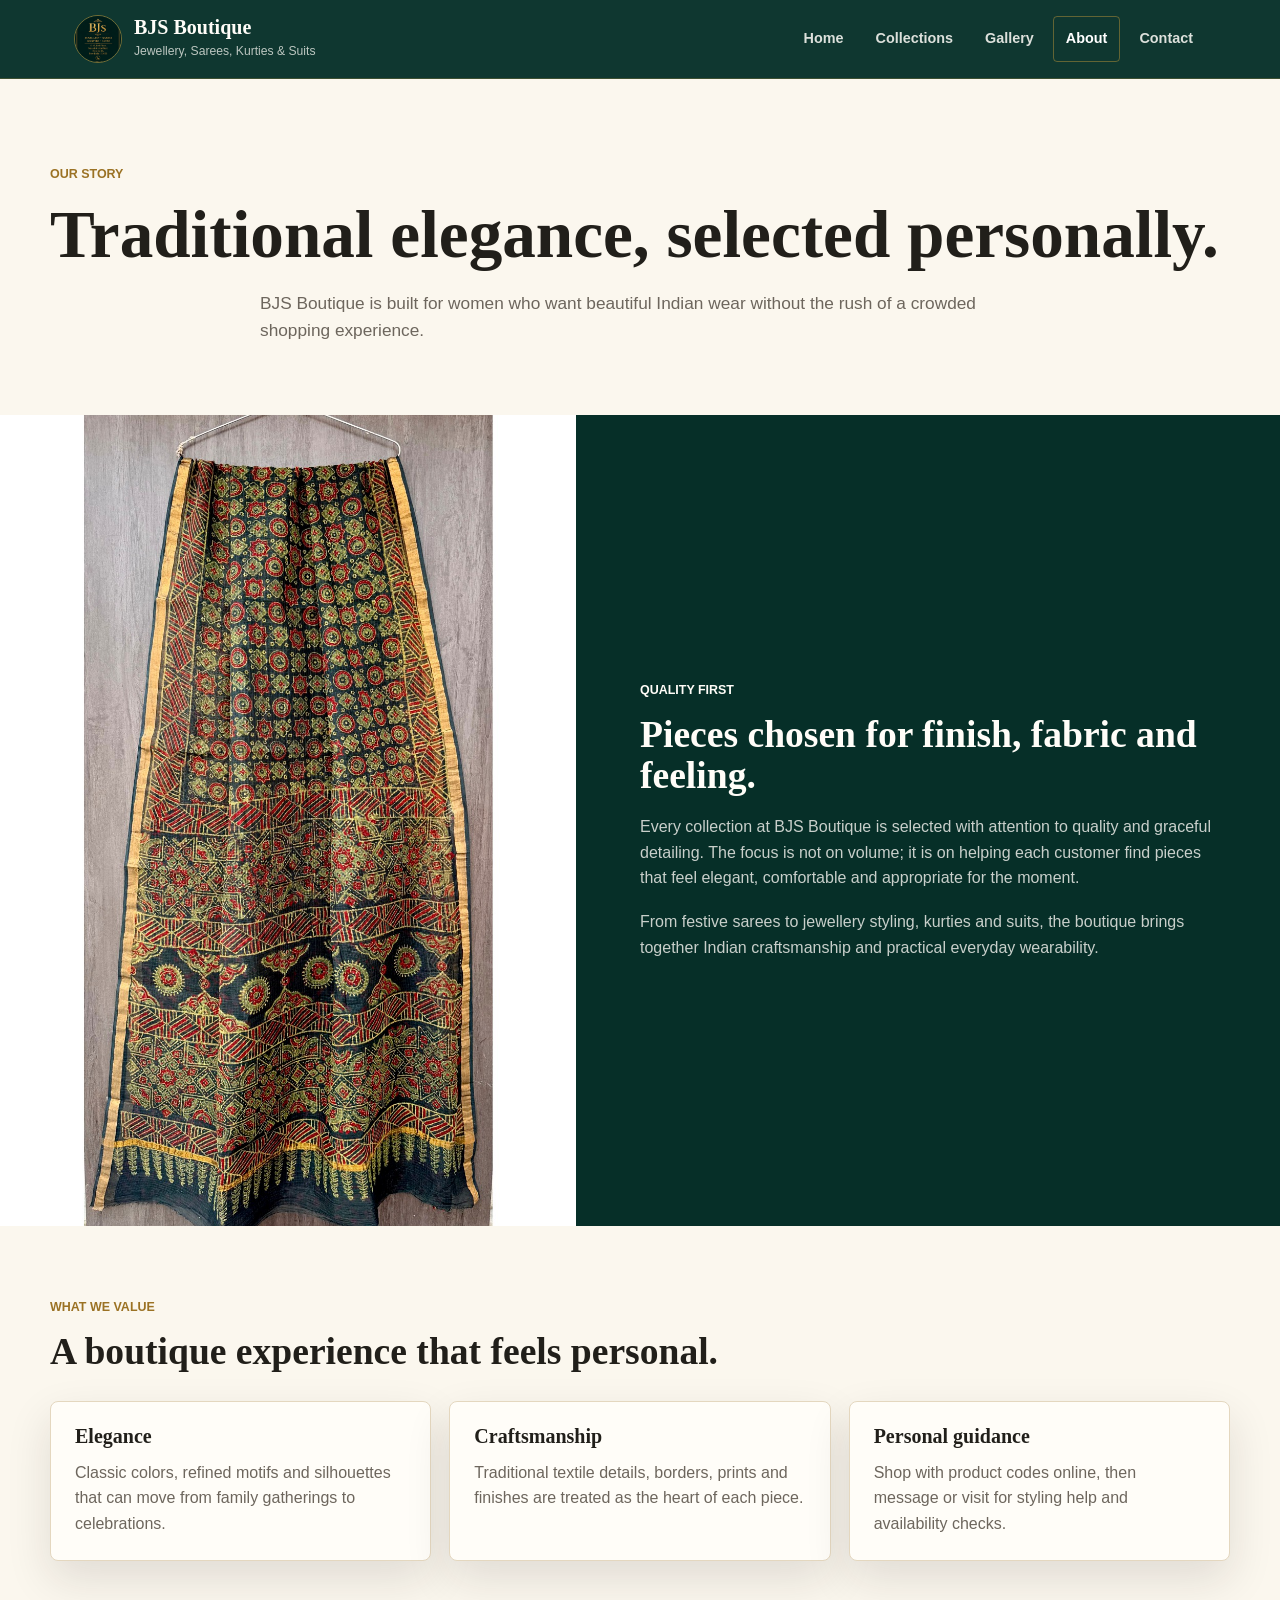
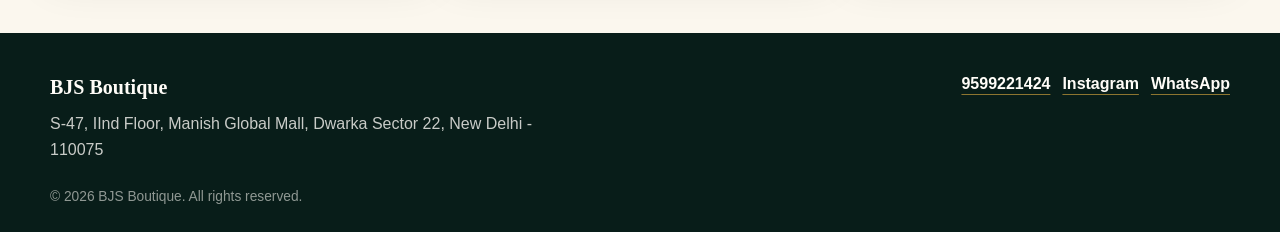
==== about.html @ b915cce6 "Initial BJS Boutique website" ====
<!doctype html>
<html lang="en">
<head>
  <meta charset="utf-8">
  <meta name="viewport" content="width=device-width, initial-scale=1">
  <meta name="description" content="Learn about BJS Boutique, a Dwarka boutique focused on quality, elegance, personalised shopping and traditional craftsmanship.">
  <title>About | BJS Boutique</title>
  <link rel="stylesheet" href="css/style.css">
</head>
<body>
  <header class="site-header">
    <div class="nav-shell">
      <a class="brand" href="index.html" aria-label="BJS Boutique home">
        <img src="assets/logo.jpeg" alt="BJS Boutique logo">
        <span>
          <strong>BJS Boutique</strong>
          <small>Jewellery, Sarees, Kurties &amp; Suits</small>
        </span>
      </a>

      <button class="nav-toggle" type="button" aria-expanded="false" aria-controls="primary-nav" aria-label="Open navigation">
        <span></span>
        <span></span>
        <span></span>
      </button>

      <nav class="primary-nav" id="primary-nav" aria-label="Primary navigation">
        <a href="index.html">Home</a>
        <a href="collections.html">Collections</a>
        <a href="gallery.html">Gallery</a>
        <a href="about.html">About</a>
        <a href="contact.html">Contact</a>
      </nav>
    </div>
  </header>

  <main>
    <section class="page-hero">
      <p class="eyebrow">Our story</p>
      <h1>Traditional elegance, selected personally.</h1>
      <p>BJS Boutique is built for women who want beautiful Indian wear without the rush of a crowded shopping experience.</p>
    </section>

    <section class="story-band about-story">
      <div class="story-image">
        <img src="assets/sarees/KD004.jpg" alt="BJS Boutique saree design detail">
      </div>
      <div class="story-content">
        <p class="eyebrow">Quality first</p>
        <h2>Pieces chosen for finish, fabric and feeling.</h2>
        <p>Every collection at BJS Boutique is selected with attention to quality and graceful detailing. The focus is not on volume; it is on helping each customer find pieces that feel elegant, comfortable and appropriate for the moment.</p>
        <p>From festive sarees to jewellery styling, kurties and suits, the boutique brings together Indian craftsmanship and practical everyday wearability.</p>
      </div>
    </section>

    <section class="section values-section">
      <div class="section-heading">
        <p class="eyebrow">What we value</p>
        <h2>A boutique experience that feels personal.</h2>
      </div>

      <div class="value-grid">
        <article>
          <h3>Elegance</h3>
          <p>Classic colors, refined motifs and silhouettes that can move from family gatherings to celebrations.</p>
        </article>
        <article>
          <h3>Craftsmanship</h3>
          <p>Traditional textile details, borders, prints and finishes are treated as the heart of each piece.</p>
        </article>
        <article>
          <h3>Personal guidance</h3>
          <p>Shop with product codes online, then message or visit for styling help and availability checks.</p>
        </article>
      </div>
    </section>
  </main>

  <footer class="site-footer">
    <div class="footer-grid">
      <div>
        <strong>BJS Boutique</strong>
        <p>S-47, IInd Floor, Manish Global Mall, Dwarka Sector 22, New Delhi - 110075</p>
      </div>
      <div>
        <a href="tel:+919599221424">9599221424</a>
        <a href="https://www.instagram.com/bjsdwarka" target="_blank" rel="noopener">Instagram</a>
        <a href="https://wa.me/919599221424" target="_blank" rel="noopener">WhatsApp</a>
      </div>
    </div>
    <p class="copyright">&copy; <span data-year></span> BJS Boutique. All rights reserved.</p>
  </footer>

  <script src="js/script.js"></script>
</body>
</html>
---- css/style.css ----
:root {
  --emerald: #062f28;
  --emerald-soft: #0d4a3d;
  --gold: #c79b3b;
  --gold-dark: #9b7224;
  --ivory: #fbf7ee;
  --paper: #fffdf8;
  --ink: #211f1a;
  --muted: #6d665d;
  --line: #e4d7bf;
  --rose: #8f342d;
  --shadow: 0 18px 45px rgba(30, 28, 22, 0.12);
}

* {
  box-sizing: border-box;
}

html {
  scroll-behavior: smooth;
}

body {
  margin: 0;
  background: var(--ivory);
  color: var(--ink);
  font-family: Arial, Helvetica, sans-serif;
  line-height: 1.6;
}

img {
  display: block;
  max-width: 100%;
}

a {
  color: inherit;
}

h1,
h2,
h3 {
  margin: 0;
  color: var(--ink);
  font-family: Georgia, "Times New Roman", serif;
  font-weight: 600;
  line-height: 1.08;
}

h1 {
  font-size: 5.4rem;
}

h2 {
  font-size: 2.35rem;
}

h3 {
  font-size: 1.25rem;
}

p {
  margin: 0;
}

.site-header {
  position: sticky;
  top: 0;
  z-index: 20;
  background: rgba(6, 47, 40, 0.96);
  border-bottom: 1px solid rgba(199, 155, 59, 0.25);
  color: var(--paper);
}

.nav-shell {
  display: flex;
  align-items: center;
  justify-content: space-between;
  gap: 24px;
  max-width: 1180px;
  min-height: 78px;
  margin: 0 auto;
  padding: 12px 24px;
}

.brand {
  display: inline-flex;
  align-items: center;
  gap: 12px;
  min-width: 0;
  color: var(--paper);
  text-decoration: none;
}

.brand img {
  width: 48px;
  height: 48px;
  border: 1px solid rgba(199, 155, 59, 0.55);
  border-radius: 50%;
  object-fit: cover;
}

.brand strong,
.brand small {
  display: block;
}

.brand strong {
  font-family: Georgia, "Times New Roman", serif;
  font-size: 1.25rem;
  line-height: 1;
}

.brand small {
  margin-top: 5px;
  color: rgba(255, 253, 248, 0.72);
  font-size: 0.76rem;
}

.primary-nav {
  display: flex;
  align-items: center;
  gap: 6px;
}

.primary-nav a {
  border: 1px solid transparent;
  border-radius: 4px;
  color: rgba(255, 253, 248, 0.86);
  font-size: 0.9rem;
  font-weight: 700;
  letter-spacing: 0;
  padding: 10px 12px;
  text-decoration: none;
}

.primary-nav a:hover,
.primary-nav a.is-active {
  border-color: rgba(199, 155, 59, 0.45);
  color: #fff;
}

.nav-toggle {
  display: none;
  width: 44px;
  height: 44px;
  border: 1px solid rgba(199, 155, 59, 0.45);
  border-radius: 4px;
  background: transparent;
  padding: 10px;
}

.nav-toggle span {
  display: block;
  height: 2px;
  margin: 5px 0;
  background: var(--paper);
}

.hero {
  position: relative;
  display: flex;
  align-items: center;
  min-height: 72vh;
  padding: 96px 24px;
  overflow: hidden;
  background-image:
    linear-gradient(90deg, rgba(6, 47, 40, 0.9), rgba(6, 47, 40, 0.56) 48%, rgba(6, 47, 40, 0.18)),
    url("../assets/hero.jpg");
  background-position: center;
  background-size: cover;
  color: var(--paper);
}

.hero-content {
  width: min(680px, 100%);
  margin: 0 auto;
  transform: translateX(-20%);
}

.hero h1,
.hero h2,
.hero p {
  color: var(--paper);
}

.hero-copy {
  max-width: 600px;
  margin-top: 20px;
  color: rgba(255, 253, 248, 0.86);
  font-size: 1.2rem;
}

.hero-actions {
  display: flex;
  flex-wrap: wrap;
  gap: 12px;
  margin-top: 30px;
}

.btn {
  display: inline-flex;
  align-items: center;
  justify-content: center;
  min-height: 46px;
  border: 1px solid transparent;
  border-radius: 4px;
  cursor: pointer;
  font-weight: 800;
  padding: 12px 18px;
  text-decoration: none;
  transition: transform 160ms ease, background 160ms ease, border 160ms ease;
}

.btn:hover {
  transform: translateY(-1px);
}

.btn-primary {
  background: var(--gold);
  color: var(--emerald);
}

.btn-primary:hover {
  background: #ddb65a;
}

.btn-light {
  background: var(--paper);
  color: var(--emerald);
}

.btn-outline {
  border-color: var(--gold);
  color: var(--emerald);
}

.text-link {
  display: inline-flex;
  margin-top: 22px;
  color: var(--rose);
  font-weight: 800;
  text-decoration-color: rgba(143, 52, 45, 0.45);
  text-underline-offset: 5px;
}

.section,
.page-hero {
  width: min(1180px, calc(100% - 48px));
  margin: 0 auto;
}

.section {
  padding: 72px 0;
}

.page-hero {
  padding: 86px 0 46px;
}

.compact-hero {
  max-width: 860px;
  text-align: center;
}

.page-hero h1 {
  font-size: 4.2rem;
}

.page-hero p:not(.eyebrow) {
  max-width: 760px;
  margin: 18px auto 0;
  color: var(--muted);
  font-size: 1.08rem;
}

.eyebrow {
  margin-bottom: 14px;
  color: var(--gold-dark);
  font-size: 0.78rem;
  font-weight: 900;
  letter-spacing: 0;
  text-transform: uppercase;
}

.section-grid {
  display: grid;
  gap: 36px;
}

.section-grid-balanced {
  grid-template-columns: minmax(0, 0.95fr) minmax(0, 1.05fr);
  align-items: start;
}

.intro-section {
  border-bottom: 1px solid var(--line);
}

.intro-section p:not(.eyebrow) {
  color: var(--muted);
  font-size: 1.05rem;
}

.section-heading {
  max-width: 760px;
  margin-bottom: 28px;
}

.category-grid,
.product-grid,
.gallery-grid,
.value-grid {
  display: grid;
  grid-template-columns: repeat(4, minmax(0, 1fr));
  gap: 18px;
}

.category-card,
.product-card,
.empty-card,
.value-grid article,
.contact-card {
  border: 1px solid var(--line);
  border-radius: 8px;
  background: var(--paper);
  box-shadow: var(--shadow);
  overflow: hidden;
}

.category-card {
  position: relative;
  min-height: 320px;
  color: #fff;
  text-decoration: none;
}

.category-card::after {
  position: absolute;
  inset: 0;
  content: "";
  background: linear-gradient(180deg, rgba(6, 47, 40, 0.05), rgba(6, 47, 40, 0.78));
}

.category-card img {
  width: 100%;
  height: 100%;
  min-height: 320px;
  object-fit: cover;
  transition: transform 220ms ease;
}

.category-card span {
  position: absolute;
  right: 18px;
  bottom: 18px;
  left: 18px;
  z-index: 1;
  font-family: Georgia, "Times New Roman", serif;
  font-size: 1.5rem;
}

.category-card:hover img {
  transform: scale(1.03);
}

.story-band {
  display: grid;
  grid-template-columns: minmax(0, 0.9fr) minmax(0, 1.1fr);
  align-items: stretch;
  background: var(--emerald);
  color: var(--paper);
}

.story-image img {
  width: 100%;
  height: 100%;
  min-height: 520px;
  object-fit: cover;
}

.story-content {
  display: flex;
  flex-direction: column;
  justify-content: center;
  padding: 64px;
}

.story-content h2,
.story-content p {
  color: var(--paper);
}

.story-content p:not(.eyebrow) {
  max-width: 640px;
  margin-top: 18px;
  color: rgba(255, 253, 248, 0.78);
}

.story-content .text-link {
  color: var(--gold);
  text-decoration-color: rgba(199, 155, 59, 0.55);
}

.visit-panel {
  display: grid;
  grid-template-columns: minmax(0, 1fr) auto;
  align-items: center;
  gap: 28px;
}

.visit-panel p:not(.eyebrow) {
  max-width: 720px;
  margin-top: 16px;
  color: var(--muted);
}

.visit-actions {
  display: flex;
  flex-wrap: wrap;
  gap: 12px;
  justify-content: flex-end;
}

.collection-section {
  border-top: 1px solid var(--line);
}

.product-card {
  display: flex;
  min-height: 100%;
  flex-direction: column;
}

.product-card img {
  width: 100%;
  aspect-ratio: 4 / 5;
  object-fit: cover;
}

.product-card-body {
  display: flex;
  flex: 1;
  flex-direction: column;
  gap: 14px;
  padding: 16px;
}

.product-code {
  color: var(--muted);
  font-size: 0.82rem;
  font-weight: 800;
  text-transform: uppercase;
}

.product-card .btn {
  width: 100%;
  margin-top: auto;
}

.empty-card {
  grid-column: 1 / -1;
  display: grid;
  grid-template-columns: minmax(0, 1fr) auto;
  align-items: center;
  gap: 20px;
  padding: 24px;
}

.empty-card p {
  margin-top: 8px;
  color: var(--muted);
}

.gallery-grid {
  grid-template-columns: repeat(3, minmax(0, 1fr));
}

.gallery-item {
  position: relative;
  border: 0;
  border-radius: 8px;
  background: var(--paper);
  cursor: pointer;
  overflow: hidden;
  padding: 0;
  text-align: left;
}

.gallery-item img {
  width: 100%;
  aspect-ratio: 4 / 5;
  object-fit: cover;
}

.gallery-item span {
  position: absolute;
  right: 12px;
  bottom: 12px;
  border-radius: 4px;
  background: rgba(6, 47, 40, 0.88);
  color: var(--paper);
  font-weight: 800;
  padding: 7px 10px;
}

.lightbox {
  position: fixed;
  inset: 0;
  z-index: 50;
  display: flex;
  align-items: center;
  justify-content: center;
  background: rgba(5, 20, 17, 0.94);
  padding: 24px;
}

.lightbox[hidden] {
  display: none;
}

.lightbox figure {
  width: min(900px, 100%);
  margin: 0;
  color: var(--paper);
  text-align: center;
}

.lightbox img {
  width: 100%;
  max-height: 82vh;
  object-fit: contain;
}

.lightbox figcaption {
  margin-top: 12px;
  font-weight: 800;
}

.lightbox-close {
  position: absolute;
  top: 18px;
  right: 18px;
  border: 1px solid rgba(255, 253, 248, 0.36);
  border-radius: 4px;
  background: var(--paper);
  color: var(--emerald);
  cursor: pointer;
  font-weight: 900;
  padding: 10px 14px;
}

.about-story {
  margin-top: 24px;
}

.value-grid {
  grid-template-columns: repeat(3, minmax(0, 1fr));
}

.value-grid article {
  padding: 24px;
}

.value-grid p {
  margin-top: 12px;
  color: var(--muted);
}

.contact-layout {
  display: grid;
  grid-template-columns: minmax(280px, 0.85fr) minmax(360px, 1.15fr);
  gap: 24px;
  align-items: stretch;
}

.contact-stack {
  display: grid;
  gap: 16px;
}

.contact-card {
  padding: 22px;
}

.contact-card h2 {
  font-size: 1.35rem;
}

.contact-card p {
  margin-top: 10px;
  color: var(--muted);
}

.contact-card a {
  color: var(--rose);
  font-weight: 800;
}

.map-panel {
  min-height: 620px;
  border: 1px solid var(--line);
  border-radius: 8px;
  background: var(--paper);
  box-shadow: var(--shadow);
  overflow: hidden;
}

.map-panel iframe {
  width: 100%;
  height: 100%;
  border: 0;
}

.site-footer {
  background: #081d19;
  color: rgba(255, 253, 248, 0.78);
  padding: 38px 24px 24px;
}

.footer-grid {
  display: grid;
  grid-template-columns: minmax(0, 1fr) auto;
  gap: 24px;
  max-width: 1180px;
  margin: 0 auto;
}

.footer-grid strong {
  display: block;
  color: var(--paper);
  font-family: Georgia, "Times New Roman", serif;
  font-size: 1.25rem;
  margin-bottom: 8px;
}

.footer-grid p {
  max-width: 520px;
}

.footer-grid div:last-child {
  display: flex;
  flex-wrap: wrap;
  gap: 12px;
  justify-content: flex-end;
}

.footer-grid a {
  color: var(--paper);
  font-weight: 800;
  text-decoration-color: rgba(199, 155, 59, 0.7);
  text-underline-offset: 5px;
}

.copyright {
  max-width: 1180px;
  margin: 24px auto 0;
  color: rgba(255, 253, 248, 0.55);
  font-size: 0.86rem;
}

@media (max-width: 980px) {
  h1 {
    font-size: 4.4rem;
  }

  h2 {
    font-size: 2rem;
  }

  .page-hero h1 {
    font-size: 3.4rem;
  }

  .hero-content {
    margin: 0;
    transform: none;
  }

  .category-grid,
  .product-grid {
    grid-template-columns: repeat(2, minmax(0, 1fr));
  }

  .story-band,
  .section-grid-balanced,
  .visit-panel,
  .contact-layout {
    grid-template-columns: 1fr;
  }

  .story-content {
    padding: 48px 24px;
  }

  .visit-actions {
    justify-content: flex-start;
  }

  .gallery-grid,
  .value-grid {
    grid-template-columns: repeat(2, minmax(0, 1fr));
  }

  .map-panel {
    min-height: 420px;
  }
}

@media (max-width: 760px) {
  h1 {
    font-size: 3rem;
  }

  .page-hero h1 {
    font-size: 2.55rem;
  }

  .nav-shell {
    min-height: 70px;
    padding: 10px 16px;
  }

  .brand small {
    display: none;
  }

  .nav-toggle {
    display: block;
  }

  .primary-nav {
    position: absolute;
    top: 70px;
    right: 16px;
    left: 16px;
    display: none;
    flex-direction: column;
    align-items: stretch;
    border: 1px solid rgba(199, 155, 59, 0.28);
    border-radius: 8px;
    background: var(--emerald);
    padding: 8px;
    box-shadow: var(--shadow);
  }

  .primary-nav.is-open {
    display: flex;
  }

  .primary-nav a {
    padding: 12px;
  }

  .hero {
    min-height: 70vh;
    padding: 72px 18px;
    background-position: center top;
  }

  .hero-copy {
    font-size: 1rem;
  }

  .section,
  .page-hero {
    width: min(100% - 32px, 1180px);
  }

  .section {
    padding: 48px 0;
  }

  .page-hero {
    padding: 58px 0 34px;
  }

  .category-grid,
  .product-grid,
  .gallery-grid,
  .value-grid {
    grid-template-columns: 1fr;
  }

  .category-card,
  .category-card img {
    min-height: 260px;
  }

  .story-image img {
    min-height: 360px;
  }

  .empty-card {
    grid-template-columns: 1fr;
  }

  .footer-grid {
    grid-template-columns: 1fr;
  }

  .footer-grid div:last-child {
    justify-content: flex-start;
  }
}
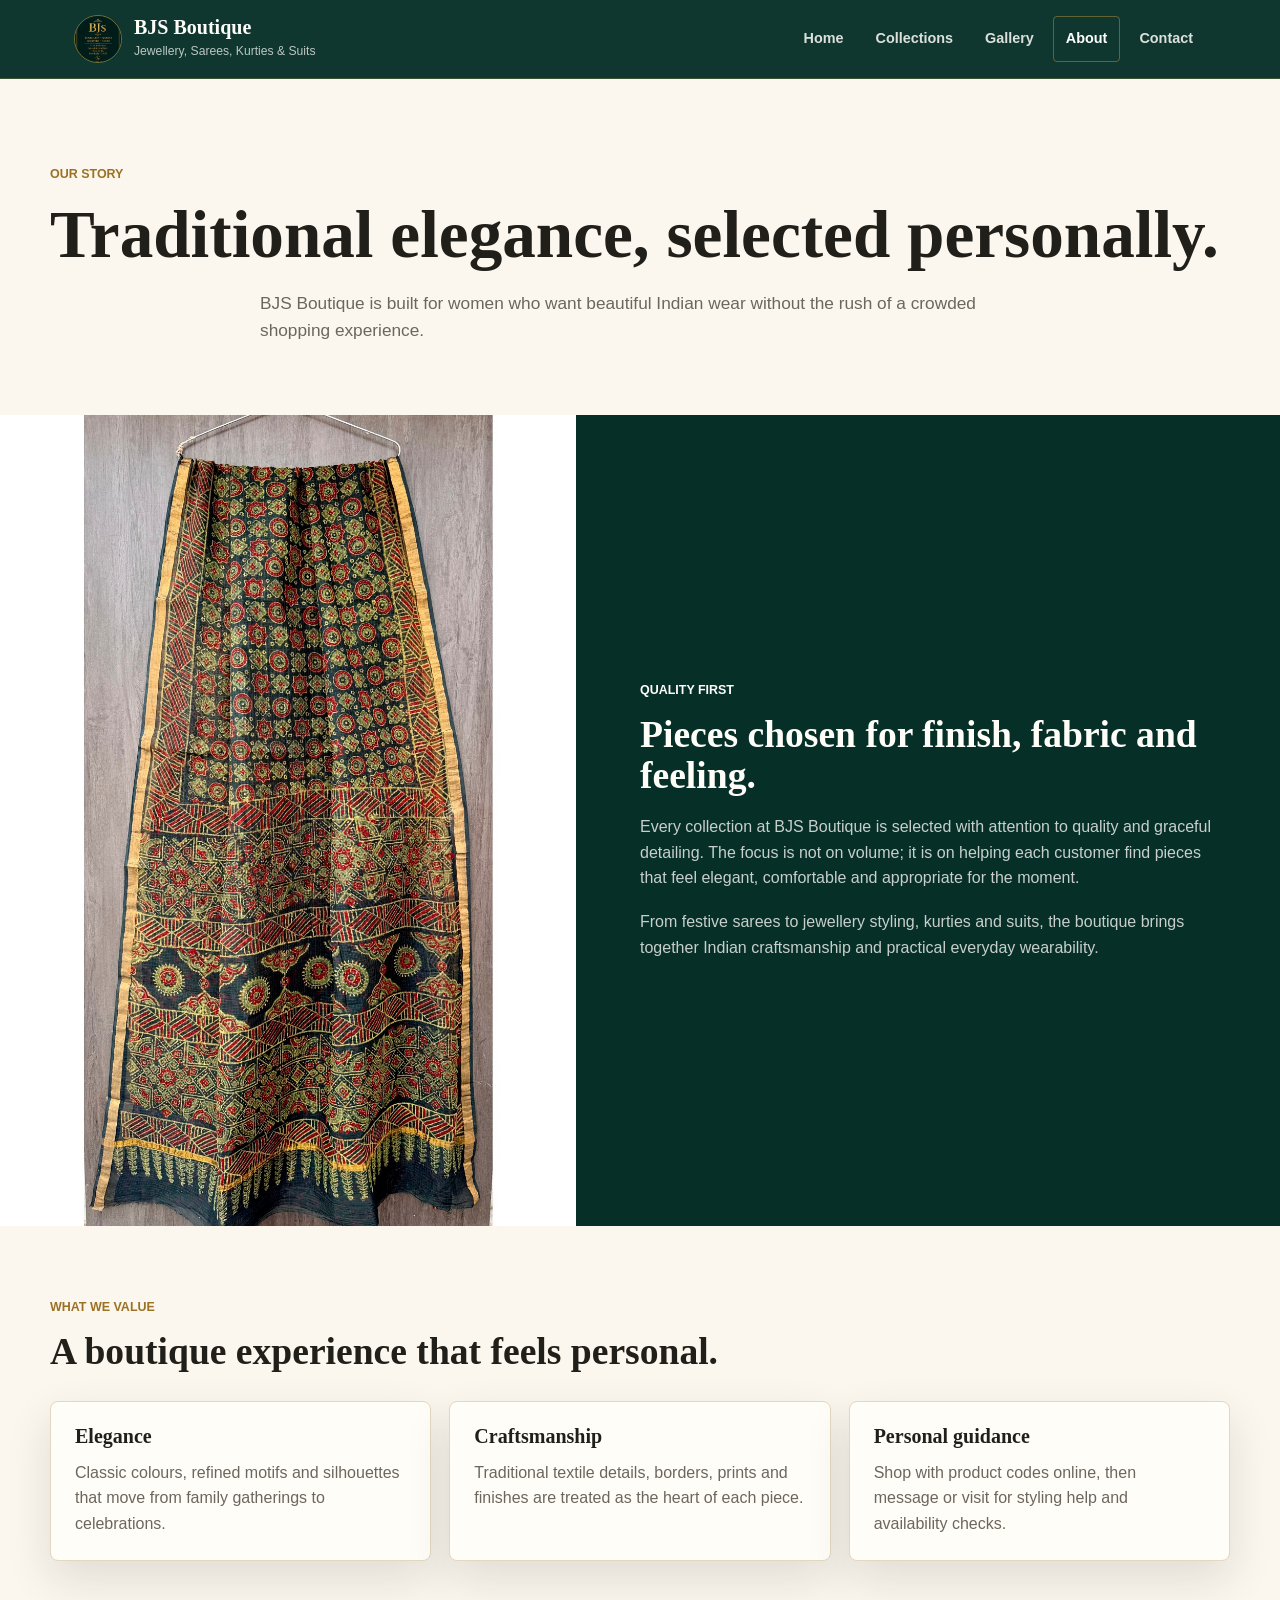
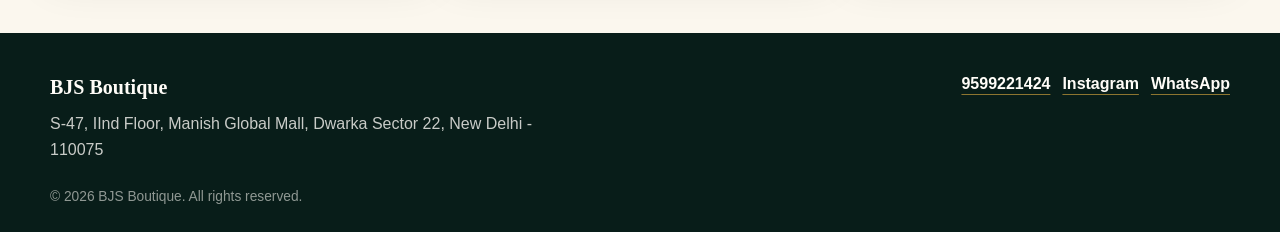
==== commit 3adc5991: "Phase 1: Owner Lite migration and catalog update" ====
--- a/about.html
+++ b/about.html
@@ -13,8 +13,8 @@
       <a class="brand" href="index.html" aria-label="BJS Boutique home">
         <img src="assets/logo.jpeg" alt="BJS Boutique logo">
         <span>
-          <strong>BJS Boutique</strong>
-          <small>Jewellery, Sarees, Kurties &amp; Suits</small>
+          <strong data-business-name>BJS Boutique</strong>
+          <small data-business-tagline>Jewellery, Sarees, Kurties &amp; Suits</small>
         </span>
       </a>
 
@@ -36,9 +36,9 @@
 
   <main>
     <section class="page-hero">
-      <p class="eyebrow">Our story</p>
-      <h1>Traditional elegance, selected personally.</h1>
-      <p>BJS Boutique is built for women who want beautiful Indian wear without the rush of a crowded shopping experience.</p>
+      <p class="eyebrow" id="about-hero-eyebrow">Our story</p>
+      <h1 id="about-hero-title">Traditional elegance, selected personally.</h1>
+      <p id="about-hero-text">BJS Boutique is built for women who want beautiful Indian wear without the rush of a crowded shopping experience.</p>
     </section>
 
     <section class="story-band about-story">
@@ -46,31 +46,31 @@
         <img src="assets/sarees/KD004.jpg" alt="BJS Boutique saree design detail">
       </div>
       <div class="story-content">
-        <p class="eyebrow">Quality first</p>
-        <h2>Pieces chosen for finish, fabric and feeling.</h2>
-        <p>Every collection at BJS Boutique is selected with attention to quality and graceful detailing. The focus is not on volume; it is on helping each customer find pieces that feel elegant, comfortable and appropriate for the moment.</p>
-        <p>From festive sarees to jewellery styling, kurties and suits, the boutique brings together Indian craftsmanship and practical everyday wearability.</p>
+        <p class="eyebrow" id="about-story-eyebrow">Quality first</p>
+        <h2 id="about-story-title">Pieces chosen for finish, fabric and feeling.</h2>
+        <p id="about-story-text-one">Every collection at BJS Boutique is selected with attention to quality and graceful detailing. The focus is not on volume; it is on helping each customer find pieces that feel elegant, comfortable and appropriate for the moment.</p>
+        <p id="about-story-text-two">From festive sarees to jewellery styling, kurties and suits, the boutique brings together Indian craftsmanship and practical everyday wearability.</p>
       </div>
     </section>
 
     <section class="section values-section">
       <div class="section-heading">
-        <p class="eyebrow">What we value</p>
-        <h2>A boutique experience that feels personal.</h2>
+        <p class="eyebrow" id="about-values-eyebrow">What we value</p>
+        <h2 id="about-values-title">A boutique experience that feels personal.</h2>
       </div>
 
       <div class="value-grid">
         <article>
-          <h3>Elegance</h3>
-          <p>Classic colors, refined motifs and silhouettes that can move from family gatherings to celebrations.</p>
+          <h3 id="about-value-one-title">Elegance</h3>
+          <p id="about-value-one-text">Classic colors, refined motifs and silhouettes that can move from family gatherings to celebrations.</p>
         </article>
         <article>
-          <h3>Craftsmanship</h3>
-          <p>Traditional textile details, borders, prints and finishes are treated as the heart of each piece.</p>
+          <h3 id="about-value-two-title">Craftsmanship</h3>
+          <p id="about-value-two-text">Traditional textile details, borders, prints and finishes are treated as the heart of each piece.</p>
         </article>
         <article>
-          <h3>Personal guidance</h3>
-          <p>Shop with product codes online, then message or visit for styling help and availability checks.</p>
+          <h3 id="about-value-three-title">Personal guidance</h3>
+          <p id="about-value-three-text">Shop with product codes online, then message or visit for styling help and availability checks.</p>
         </article>
       </div>
     </section>
@@ -79,13 +79,13 @@
   <footer class="site-footer">
     <div class="footer-grid">
       <div>
-        <strong>BJS Boutique</strong>
-        <p>S-47, IInd Floor, Manish Global Mall, Dwarka Sector 22, New Delhi - 110075</p>
+        <strong data-business-name>BJS Boutique</strong>
+        <p data-business-address-single>S-47, IInd Floor, Manish Global Mall, Dwarka Sector 22, New Delhi - 110075</p>
       </div>
       <div>
-        <a href="tel:+919599221424">9599221424</a>
-        <a href="https://www.instagram.com/bjsdwarka" target="_blank" rel="noopener">Instagram</a>
-        <a href="https://wa.me/919599221424" target="_blank" rel="noopener">WhatsApp</a>
+        <a data-business-phone-link href="tel:+919599221424">9599221424</a>
+        <a data-business-instagram-link href="https://www.instagram.com/bjsdwarka" target="_blank" rel="noopener">Instagram</a>
+        <a data-business-whatsapp-link href="https://wa.me/919599221424" target="_blank" rel="noopener">WhatsApp</a>
       </div>
     </div>
     <p class="copyright">&copy; <span data-year></span> BJS Boutique. All rights reserved.</p>
--- a/css/style.css
+++ b/css/style.css
@@ -424,6 +424,7 @@
 
 .collection-section {
   border-top: 1px solid var(--line);
+  scroll-margin-top: 96px;
 }
 
 .product-card {
@@ -451,6 +452,55 @@
   font-size: 0.82rem;
   font-weight: 800;
   text-transform: uppercase;
+}
+
+.product-description {
+  color: var(--muted);
+  font-size: 0.9rem;
+}
+
+.product-statuses,
+.product-price {
+  display: flex;
+  flex-wrap: wrap;
+  align-items: center;
+  gap: 8px;
+}
+
+.status-badge,
+.discount-badge {
+  border-radius: 4px;
+  font-size: 0.74rem;
+  font-weight: 900;
+  padding: 5px 8px;
+}
+
+.status-badge {
+  background: rgba(6, 47, 40, 0.1);
+  color: var(--emerald);
+}
+
+.product-mrp {
+  color: var(--muted);
+  font-size: 0.9rem;
+  text-decoration: line-through;
+}
+
+.product-selling-price {
+  color: var(--ink);
+  font-size: 1.05rem;
+  font-weight: 900;
+}
+
+.discount-badge {
+  background: rgba(143, 52, 45, 0.1);
+  color: var(--rose);
+}
+
+.product-price-note {
+  color: var(--muted);
+  font-size: 0.9rem;
+  font-weight: 700;
 }
 
 .product-card .btn {
